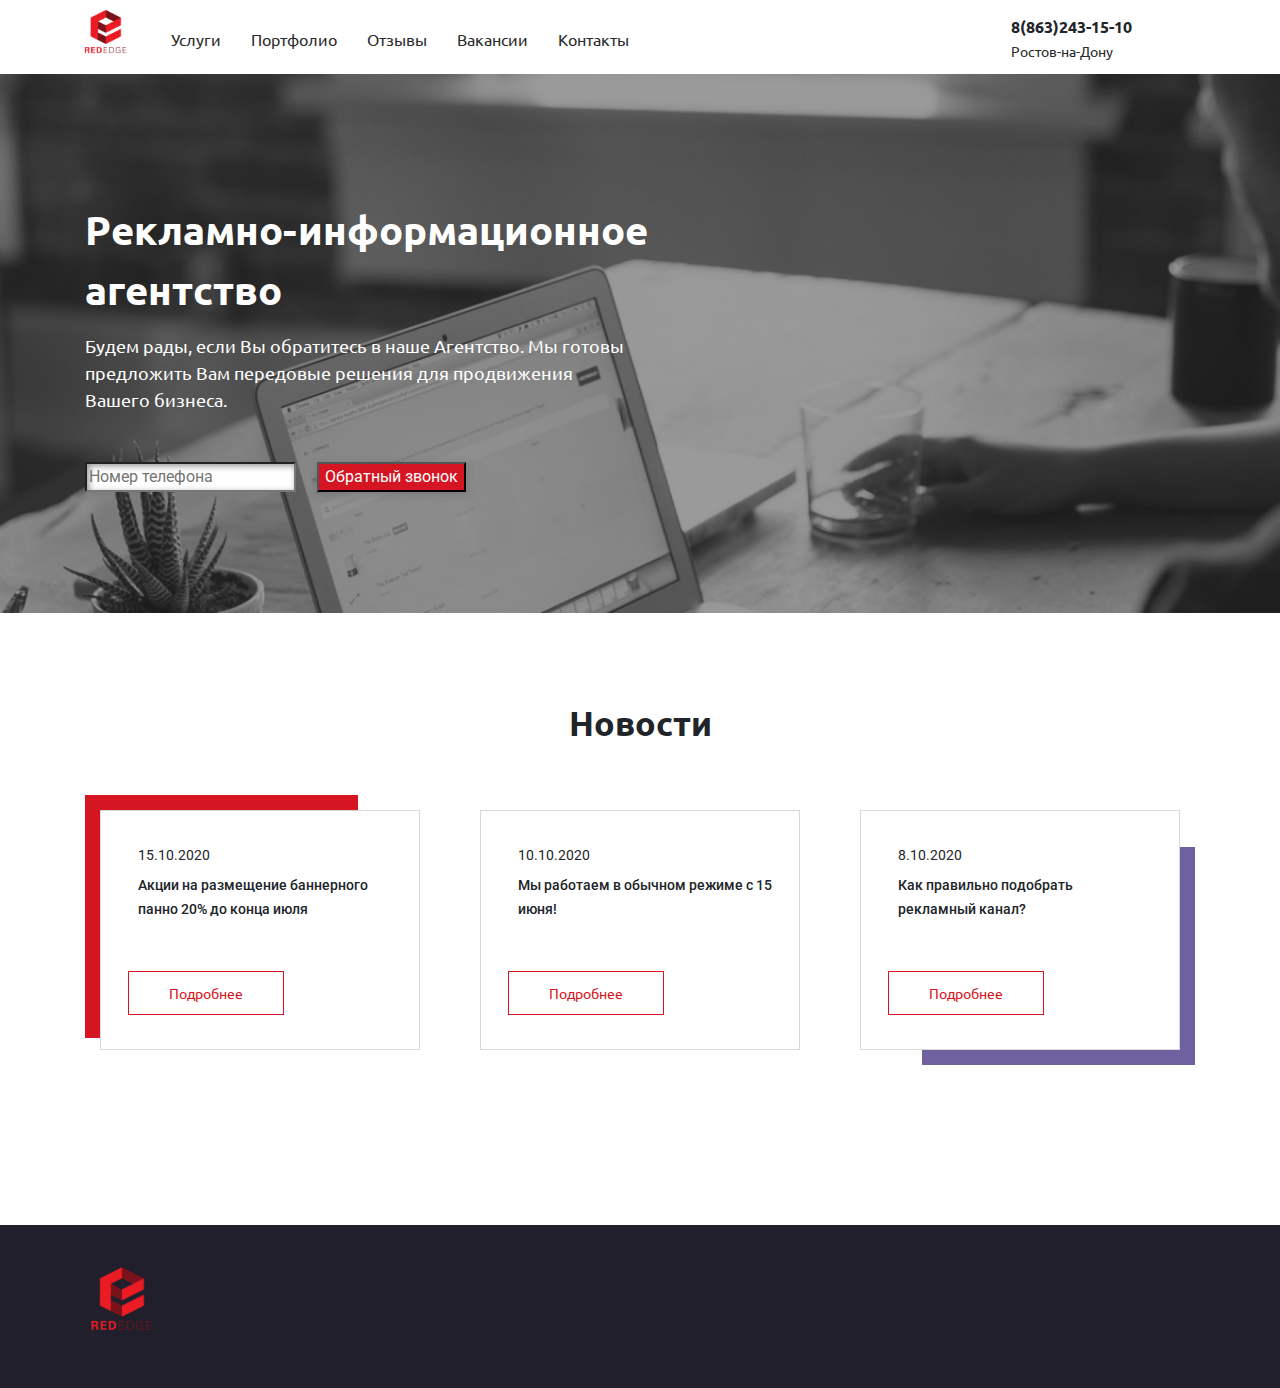
==== test/index.html @ ec9d8001 "Add files via upload" ====
<!DOCTYPE html>
<html lang="en">
<head>
    <meta charset="UTF-8">
    <meta name="viewport" content="width=device-width, initial-scale=1.0">
    <title>Test</title>
    <link rel="stylesheet" href="css/bootstrap-reboot.min.css">
    <link rel="stylesheet" href="css/bootstrap-grid.min.css">
    <link rel="stylesheet" href="css/style.min.css">
    <link href="https://fonts.googleapis.com/css2?family=Roboto:wght@300;400;500;700&family=Ubuntu:wght@300;400;500;700&display=swap" rel="stylesheet">
</head>
<body>
    <header>
        <header> 
            <nav>
              <div class="hamburger">
                <span></span>
                <span></span>
                <span></span>
            </div>
            <div class="container"> 
              <div class="row justify-content-xl-left justify-content-lg-left">
             <img class="d-none d-md-flex" src="icons/logo.svg" alt="logo">
                <ul class="menu d-none d-sm-none d-md-flex col-lg-6 col-md-8">
                  <li class="menu_item col-xl-auto col-lg-auto col-md-auto"><a href="#" class="menu_link">Услуги</a></li>
                  <li class="menu_item col-xl-auto col-lg-auto col-md-auto"><a href="#" class="menu_link">Портфолио</a></li>
                  <li class="menu_item col-xl-auto col-lg-auto col-md-auto"><a href="#" class="menu_link">Отзывы</a></li>
                  <li class="menu_item col-xl-auto col-lg-auto col-md-auto"><a href="#" class="menu_link">Вакансии</a></li>
                  <li class="menu_item col-xl-auto col-lg-auto col-md-auto"><a href="#" class="menu_link">Контакты</a></li>
                  <li class="menu_item menu_item_hide col-xl-2 col-lg-2 col-md-1"><a href="#" class="menu_link"></a></a></li>
              </ul>
              <li class="menu_item_data col-xl-2 offset-3 col-lg-2 offset-3 col-md-auto">8(863)243-15-10<a href="+79897034783" class="menu_link_data"><br>Ростов-на-Дону</a></li>
              </div>
             
        </div>
            </nav>
    </header>

    <section class="agency">
        <div class="container">
            <div class="row">
                <div class="col-xl-7 col-lg-7 col-sm-auto">
                <h1 class="agency_header">Рекламно-информационное <br>агентство</h1>
                <div class="agency_descr"> Будем рады, если Вы обратитесь в наше Агентство. Мы готовы предложить Вам передовые решения для продвижения Вашего бизнеса.
                </div>
                <form class="agency_phone">
                  <input type="tel" name="phone_number" placeholder="Номер телефона">
                  <input type="submit" value="Обратный звонок">
                </form>
            </div>
          </div>
        </div>
    </section>

    <div class="news">
     
      <div class="container">
        <div class="bk">
        <div class="news_title">Новости</div>
        <div class="row">
          <div class=" col-xl-4 col-lg-4">
          <div class="news_item">
          <div class="news_item_date">15.10.2020</div>
          <div class="news_item_text">Акции на размещение баннерного панно 20% до конца июля</div>
          <button class="news_item_btn">Подробнее</button>
          </div>
        </div>
      
    
        <div class="col-xl-4 col-lg-4">
          <div class="news_item">
          <div class="news_item_date">10.10.2020</div>
          <div class="news_item_text">Мы работаем в обычном режиме с 15 июня!</div>
          <button class="news_item_btn">Подробнее</button>
        </div>
      </div>

        <div class="col-xl-4 col-lg-4">
          <div class="news_item">
          <div class="news_item_date">8.10.2020</div>
          <div class="news_item_text">Как правильно подобрать рекламный канал?</div>
          <button class="news_item_btn">Подробнее</button>
        </div>
      </div>
    </div>
  </div>
<!--   <div class="blogSlider__dots" style="text-align:center">
    <span class="blogSlider__dots--dot" onclick="currentSlide(1)"></span> 
    <span class="blogSlider__dots--dot" onclick="currentSlide(2)"></span> 
    <span class="blogSlider__dots--dot" onclick="currentSlide(3)"></span> 
  </div> -->
  </div>
</div>
    </section>

    <footer>
      <div class="container">
        <div class="row">
          <div class="footer_logo">
            <a href="#">
                <img src="icons/footerlogo.svg" alt="logo">
              </div>
            <ul class="menutwo col-xl-6 offset-3 col-lg-6 offset-3 d-none">
              <li class="menutwo_item col-lg-auto"><a href="#" class="menutwo_link">Услуги</a></li>
              <li class="menutwo_item col-lg-auto"><a href="#" class="menutwo_link">Портфолио</a></li>
              <li class="menutwo_item col-lg-auto"><a href="#" class="menutwo_link">Отзывы</a></li>
              <li class="menutwo_item col-lg-auto"><a href="#" class="menutwo_link">Вакансии</a></li>
              <li class="menutwo_item col-lg-auto"><a href="#" class="menutwo_link">Контакты</a></li>
            </ul>
        </div>
    </footer>
    <script src="js/script.js"></script>
</body>
</html>
---- test/css/style.min.css ----
header{position:relative;height:74px}.hamburger{display:none}.logo{background:url(../icons/logo.svg);margin:11px 0 10px 0}.menu{display:flex;justify-content:space-between;padding-top:15px;list-style-type:none}.menu_link{display:block;transform:translateY(50%);font-family:Ubuntu;font-style:normal;font-weight:400;font-size:16px;color:#2b2b2b}.menu_link_data{font-size:14px;color:#2b2b2b}.menu_item_data{display:flex;justify-content:space-between;padding-top:15px;list-style-type:none;display:block;font-family:Ubuntu;font-style:normal;font-weight:700;font-size:16px}.menu_link_data{font-family:Ubuntu;font-style:normal;font-weight:400;font-size:14px}.agency{min-height:507px;background:url(../img/mainbg.jpg) center center/cover no-repeat;padding:125px 0 121px 0}.agency_header{color:#fff;font-family:Ubuntu;font-style:normal;font-weight:700;font-size:40px}.agency_descr{margin-top:13px;max-width:543px;min-height:72px;color:#fff;font-family:Ubuntu;font-style:normal;font-weight:400;font-size:18px}input{vertical-align:bottom;margin-top:49px;margin-right:17px}input[type=tel]{max-width:217px;max-height:51px;background:#fff;box-shadow:inset 2px 2px 6px rgba(90,90,90,.65);border-width:none;color:#8c8c8c}input[type=tel]_placeholder{padding:16px 68px 17px 20px}input[type=submit]{max-width:214px;max-height:51px;background:#d51522;box-shadow:0 2px 8px rgba(65,65,65,.25);border-width:none;color:#fff}input[type=submit]_value{padding:16px 40px 17px 38px}.bk{background:url(../img/red.png) -10% 78% no-repeat,url(../img/purple.png) 110% 120% no-repeat}.news{min-height:507px;padding:84px 0 49px 0}.news_title{text-align:center;margin-bottom:62px;font-family:Ubuntu;font-style:normal;font-weight:700;font-size:34px}.news_item{position:relative;display:flex;flex-direction:column;justify-content:center;max-width:320px;min-height:240px;margin:0 auto;margin-bottom:15px;background:#fff;border:1px solid #d8d8d8}.news_item_date{margin-top:34px;margin-left:37px;font-family:Roboto;font-style:normal;font-weight:400;font-size:14px}.news_item_text{margin-top:7px;margin-left:37px;margin-right:27px;font-family:Roboto;font-weight:500;font-style:normal;font-size:14px;line-height:24px}.news_item_btn{margin-top:auto;margin-bottom:34px;margin-left:27px;width:156px;height:44px;border:1px solid #d51522;background:#fff;font-family:Ubuntu;font-style:normal;font-weight:400;font-size:14px;color:#d51522}footer{margin-top:105px;position:relative;height:163px;background:#211f2b}.footer_logo{position:absolute;margin:35px 0 48px 0}.menutwo{display:flex;justify-content:space-between;margin-top:60px;margin-bottom:75px;list-style-type:none}.menutwo_link{display:block;font-family:Ubuntu;font-style:normal;font-weight:400;font-size:16px;color:#fff}@media (max-width:1200px){.news_item{width:280px}.bk{background:url(../img/red.png) -20% 85% no-repeat,url(../img/purple.png) 120% 95% no-repeat}}@media (max-width:991px){.menu_menu_item_hide{display:none}.menu_link{display:block;transform:translateY(60%);font-size:14px}.menu_data{font-size:14px;color:#2b2b2b}.menu_item_data{margin-left:0;font-size:16px}.menu_link_data{font-size:14px}.bk{background:0 0}.menutwo{margin-left:15%}}@media (max-width:767px){.hamburger{display:block;position:absolute;right:60px;top:50%;transform:translateY(-50%);width:26px;height:12px}.hamburger span{display:block;height:2px;width:100%;background-color:#d51522;margin-bottom:2px;transition:.5s all}.hamburger_active span{margin-bottom:-2px}.hamburger_active span:nth-child(1){transform:translateY(3px) rotate(-45deg)}.hamburger_active span:nth-child(2){display:none}.hamburger_active span:nth-child(3){transform:translateY(3px) rotate(45deg)}}@media (max-width:575px){.agency_header{font-size:20px}input[type=tel]{width:200px;height:40px}input[type=submit]{width:200px;height:40px}.news_title{font-size:25px}}
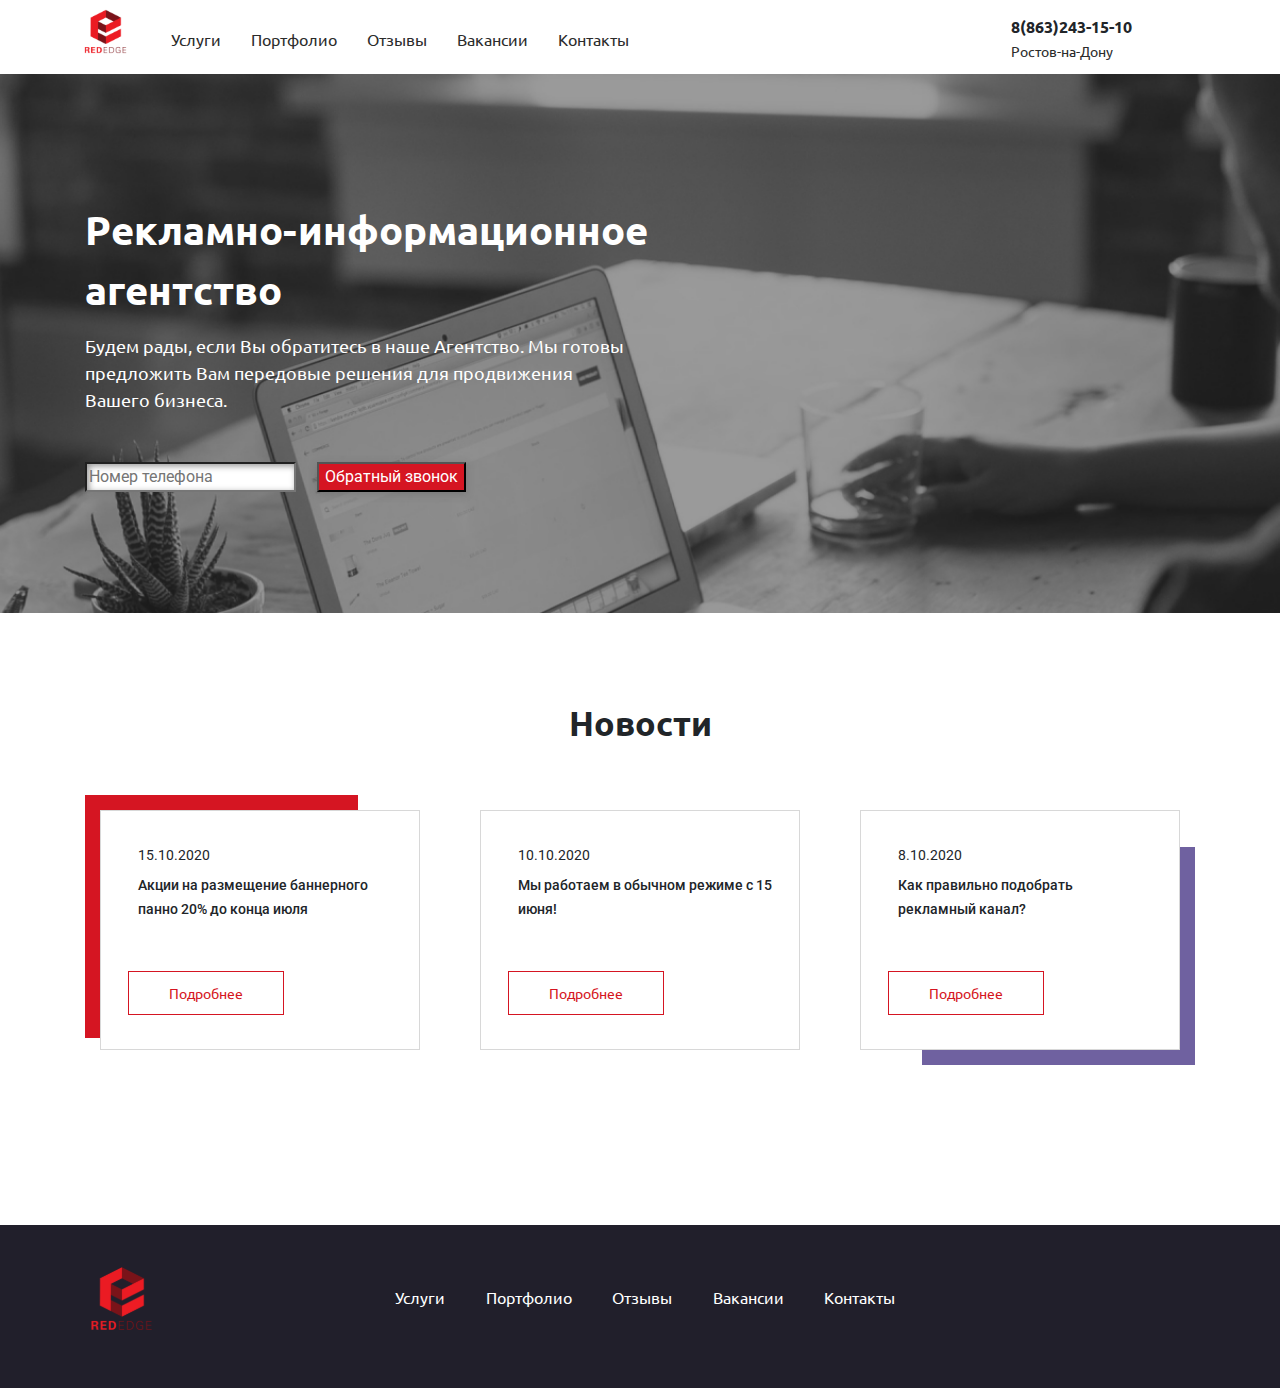
==== commit 43830df3: "Add files via upload" ====
--- a/test/index.html
+++ b/test/index.html
@@ -100,7 +100,7 @@
             <a href="#">
                 <img src="icons/footerlogo.svg" alt="logo">
               </div>
-            <ul class="menutwo col-xl-6 offset-3 col-lg-6 offset-3 d-none">
+            <ul class="menutwo col-xl-6 offset-3 col-lg-6 offset-3 d-none d-lg-flex">
               <li class="menutwo_item col-lg-auto"><a href="#" class="menutwo_link">Услуги</a></li>
               <li class="menutwo_item col-lg-auto"><a href="#" class="menutwo_link">Портфолио</a></li>
               <li class="menutwo_item col-lg-auto"><a href="#" class="menutwo_link">Отзывы</a></li>
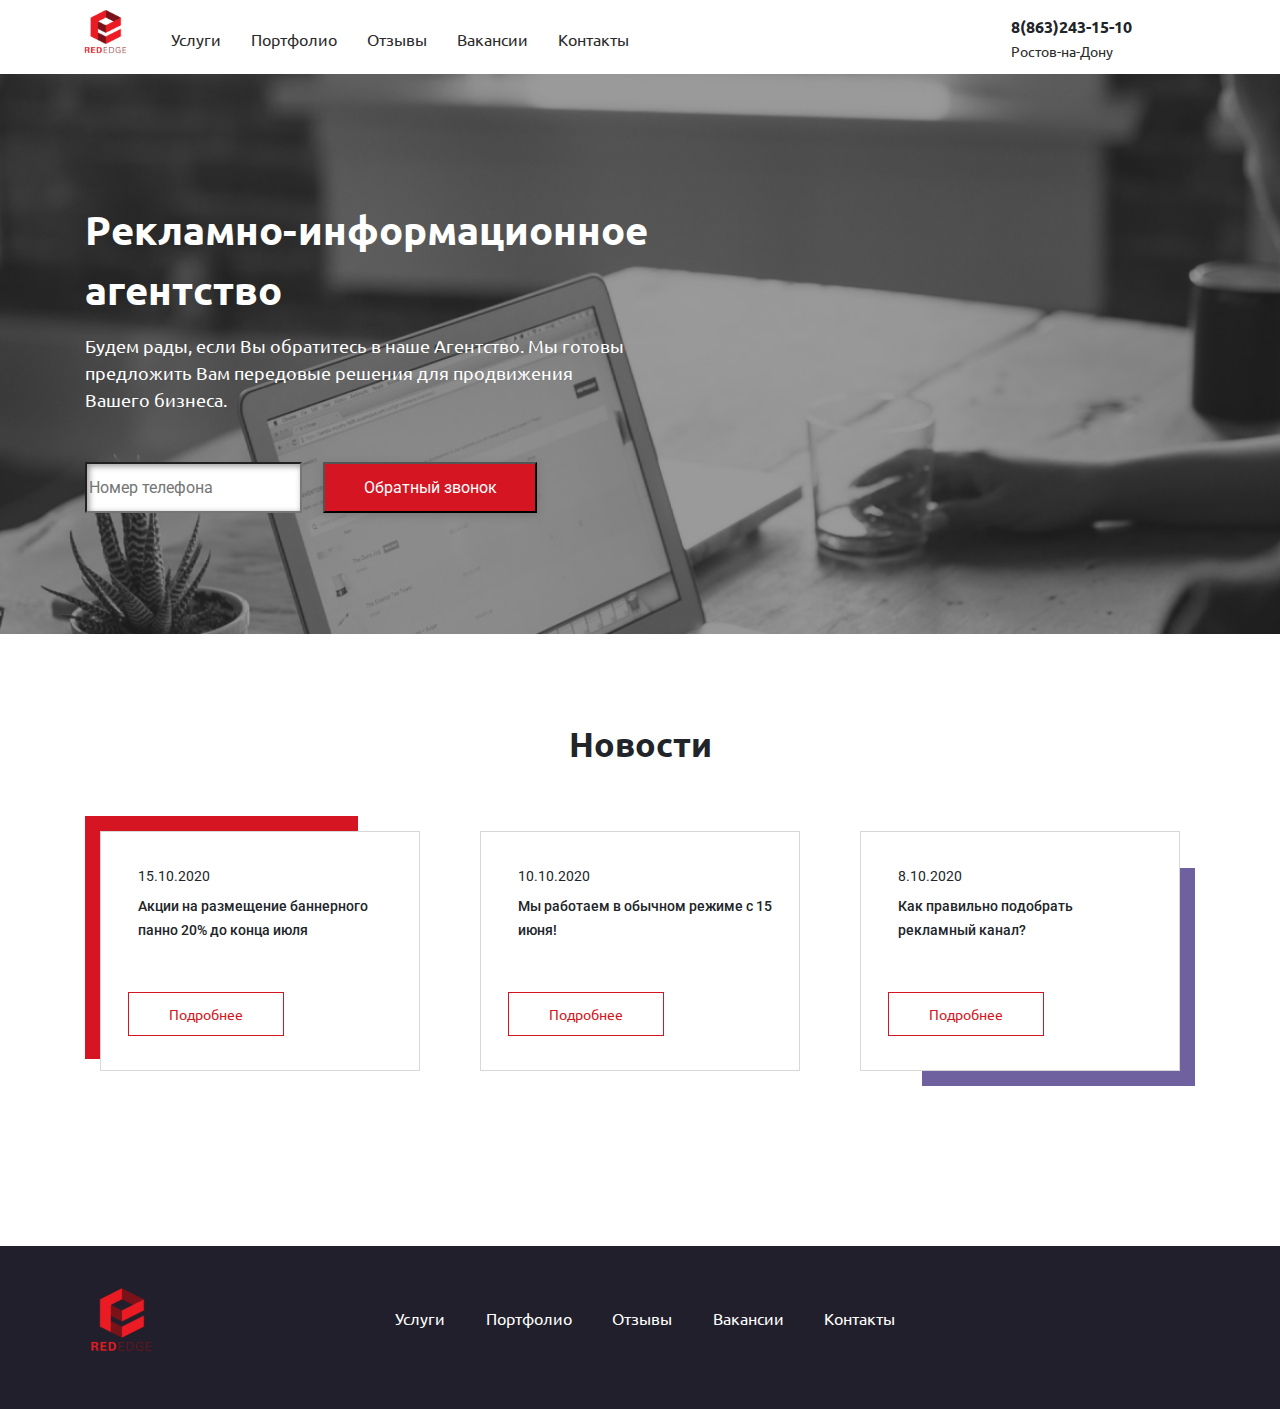
==== commit 04037a81: "Add files via upload" ====
--- a/test/index.html
+++ b/test/index.html
@@ -100,7 +100,7 @@
             <a href="#">
                 <img src="icons/footerlogo.svg" alt="logo">
               </div>
-            <ul class="menutwo col-xl-6 offset-3 col-lg-6 offset-3 d-none d-lg-flex">
+            <ul class="menutwo col-xl-6 offset-3 col-lg-6 offset-3 d-none d-md-flex">
               <li class="menutwo_item col-lg-auto"><a href="#" class="menutwo_link">Услуги</a></li>
               <li class="menutwo_item col-lg-auto"><a href="#" class="menutwo_link">Портфолио</a></li>
               <li class="menutwo_item col-lg-auto"><a href="#" class="menutwo_link">Отзывы</a></li>
--- a/test/css/style.min.css
+++ b/test/css/style.min.css
@@ -1 +1 @@
-header{position:relative;height:74px}.hamburger{display:none}.logo{background:url(../icons/logo.svg);margin:11px 0 10px 0}.menu{display:flex;justify-content:space-between;padding-top:15px;list-style-type:none}.menu_link{display:block;transform:translateY(50%);font-family:Ubuntu;font-style:normal;font-weight:400;font-size:16px;color:#2b2b2b}.menu_link_data{font-size:14px;color:#2b2b2b}.menu_item_data{display:flex;justify-content:space-between;padding-top:15px;list-style-type:none;display:block;font-family:Ubuntu;font-style:normal;font-weight:700;font-size:16px}.menu_link_data{font-family:Ubuntu;font-style:normal;font-weight:400;font-size:14px}.agency{min-height:507px;background:url(../img/mainbg.jpg) center center/cover no-repeat;padding:125px 0 121px 0}.agency_header{color:#fff;font-family:Ubuntu;font-style:normal;font-weight:700;font-size:40px}.agency_descr{margin-top:13px;max-width:543px;min-height:72px;color:#fff;font-family:Ubuntu;font-style:normal;font-weight:400;font-size:18px}input{vertical-align:bottom;margin-top:49px;margin-right:17px}input[type=tel]{max-width:217px;max-height:51px;background:#fff;box-shadow:inset 2px 2px 6px rgba(90,90,90,.65);border-width:none;color:#8c8c8c}input[type=tel]_placeholder{padding:16px 68px 17px 20px}input[type=submit]{max-width:214px;max-height:51px;background:#d51522;box-shadow:0 2px 8px rgba(65,65,65,.25);border-width:none;color:#fff}input[type=submit]_value{padding:16px 40px 17px 38px}.bk{background:url(../img/red.png) -10% 78% no-repeat,url(../img/purple.png) 110% 120% no-repeat}.news{min-height:507px;padding:84px 0 49px 0}.news_title{text-align:center;margin-bottom:62px;font-family:Ubuntu;font-style:normal;font-weight:700;font-size:34px}.news_item{position:relative;display:flex;flex-direction:column;justify-content:center;max-width:320px;min-height:240px;margin:0 auto;margin-bottom:15px;background:#fff;border:1px solid #d8d8d8}.news_item_date{margin-top:34px;margin-left:37px;font-family:Roboto;font-style:normal;font-weight:400;font-size:14px}.news_item_text{margin-top:7px;margin-left:37px;margin-right:27px;font-family:Roboto;font-weight:500;font-style:normal;font-size:14px;line-height:24px}.news_item_btn{margin-top:auto;margin-bottom:34px;margin-left:27px;width:156px;height:44px;border:1px solid #d51522;background:#fff;font-family:Ubuntu;font-style:normal;font-weight:400;font-size:14px;color:#d51522}footer{margin-top:105px;position:relative;height:163px;background:#211f2b}.footer_logo{position:absolute;margin:35px 0 48px 0}.menutwo{display:flex;justify-content:space-between;margin-top:60px;margin-bottom:75px;list-style-type:none}.menutwo_link{display:block;font-family:Ubuntu;font-style:normal;font-weight:400;font-size:16px;color:#fff}@media (max-width:1200px){.news_item{width:280px}.bk{background:url(../img/red.png) -20% 85% no-repeat,url(../img/purple.png) 120% 95% no-repeat}}@media (max-width:991px){.menu_menu_item_hide{display:none}.menu_link{display:block;transform:translateY(60%);font-size:14px}.menu_data{font-size:14px;color:#2b2b2b}.menu_item_data{margin-left:0;font-size:16px}.menu_link_data{font-size:14px}.bk{background:0 0}.menutwo{margin-left:15%}}@media (max-width:767px){.hamburger{display:block;position:absolute;right:60px;top:50%;transform:translateY(-50%);width:26px;height:12px}.hamburger span{display:block;height:2px;width:100%;background-color:#d51522;margin-bottom:2px;transition:.5s all}.hamburger_active span{margin-bottom:-2px}.hamburger_active span:nth-child(1){transform:translateY(3px) rotate(-45deg)}.hamburger_active span:nth-child(2){display:none}.hamburger_active span:nth-child(3){transform:translateY(3px) rotate(45deg)}}@media (max-width:575px){.agency_header{font-size:20px}input[type=tel]{width:200px;height:40px}input[type=submit]{width:200px;height:40px}.news_title{font-size:25px}}+header{position:relative;height:74px}.hamburger{display:none}.logo{background:url(../icons/logo.svg);margin:11px 0 10px 0}.menu{display:flex;justify-content:space-between;padding-top:15px;list-style-type:none}.menu_link{display:block;transform:translateY(50%);font-family:Ubuntu;font-style:normal;font-weight:400;font-size:16px;color:#2b2b2b}.menu_link_data{font-size:14px;color:#2b2b2b}.menu_item_data{display:flex;justify-content:space-between;padding-top:15px;list-style-type:none;display:block;font-family:Ubuntu;font-style:normal;font-weight:700;font-size:16px}.menu_link_data{font-family:Ubuntu;font-style:normal;font-weight:400;font-size:14px}.agency{min-height:507px;background:url(../img/mainbg.jpg) center center/cover no-repeat;padding:125px 0 121px 0}.agency_header{color:#fff;font-family:Ubuntu;font-style:normal;font-weight:700;font-size:40px}.agency_descr{margin-top:13px;max-width:543px;min-height:72px;color:#fff;font-family:Ubuntu;font-style:normal;font-weight:400;font-size:18px}input{vertical-align:bottom;margin-top:49px;margin-right:17px}input[type=tel]{width:217px;height:51px;background:#fff;box-shadow:inset 2px 2px 6px rgba(90,90,90,.65);border-width:none;color:#8c8c8c}input[type=tel]_placeholder{padding:16px 68px 17px 20px}input[type=submit]{width:214px;height:51px;background:#d51522;box-shadow:0 2px 8px rgba(65,65,65,.25);border-width:none;color:#fff}input[type=submit]_value{padding:16px 40px 17px 38px}.bk{background:url(../img/red.png) -10% 78% no-repeat,url(../img/purple.png) 110% 120% no-repeat}.news{min-height:507px;padding:84px 0 49px 0}.news_title{text-align:center;margin-bottom:62px;font-family:Ubuntu;font-style:normal;font-weight:700;font-size:34px}.news_item{position:relative;display:flex;flex-direction:column;justify-content:center;max-width:320px;min-height:240px;margin:0 auto;margin-bottom:15px;background:#fff;border:1px solid #d8d8d8}.news_item_date{margin-top:34px;margin-left:37px;font-family:Roboto;font-style:normal;font-weight:400;font-size:14px}.news_item_text{margin-top:7px;margin-left:37px;margin-right:27px;font-family:Roboto;font-weight:500;font-style:normal;font-size:14px;line-height:24px}.news_item_btn{margin-top:auto;margin-bottom:34px;margin-left:27px;width:156px;height:44px;border:1px solid #d51522;background:#fff;font-family:Ubuntu;font-style:normal;font-weight:400;font-size:14px;color:#d51522}footer{margin-top:105px;position:relative;height:163px;background:#211f2b}.footer_logo{position:absolute;margin:35px 0 48px 0}.menutwo{display:flex;justify-content:space-between;margin-top:60px;margin-bottom:75px;list-style-type:none}.menutwo_link{display:block;font-family:Ubuntu;font-style:normal;font-weight:400;font-size:16px;color:#fff}@media (max-width:1200px){.news_item{width:280px}.bk{background:url(../img/red.png) -20% 85% no-repeat,url(../img/purple.png) 120% 95% no-repeat}}@media (max-width:991px){.menu_menu_item_hide{display:none}.menu_link{display:block;transform:translateY(60%);font-size:14px}.menu_data{font-size:14px;color:#2b2b2b}.menu_item_data{margin-left:0;font-size:16px}.menu_link_data{font-size:14px}.bk{background:0 0}.menutwo{margin-left:15%}}@media (max-width:767px){.hamburger{display:block;position:absolute;right:60px;top:50%;transform:translateY(-50%);width:26px;height:12px}.hamburger span{display:block;height:2px;width:100%;background-color:#d51522;margin-bottom:2px;transition:.5s all}.hamburger_active span{margin-bottom:-2px}.hamburger_active span:nth-child(1){transform:translateY(3px) rotate(-45deg)}.hamburger_active span:nth-child(2){display:none}.hamburger_active span:nth-child(3){transform:translateY(3px) rotate(45deg)}}@media (max-width:575px){.agency_header{font-size:20px}input[type=tel]{width:200px;height:40px}input[type=submit]{width:200px;height:40px}.news_title{font-size:25px}}